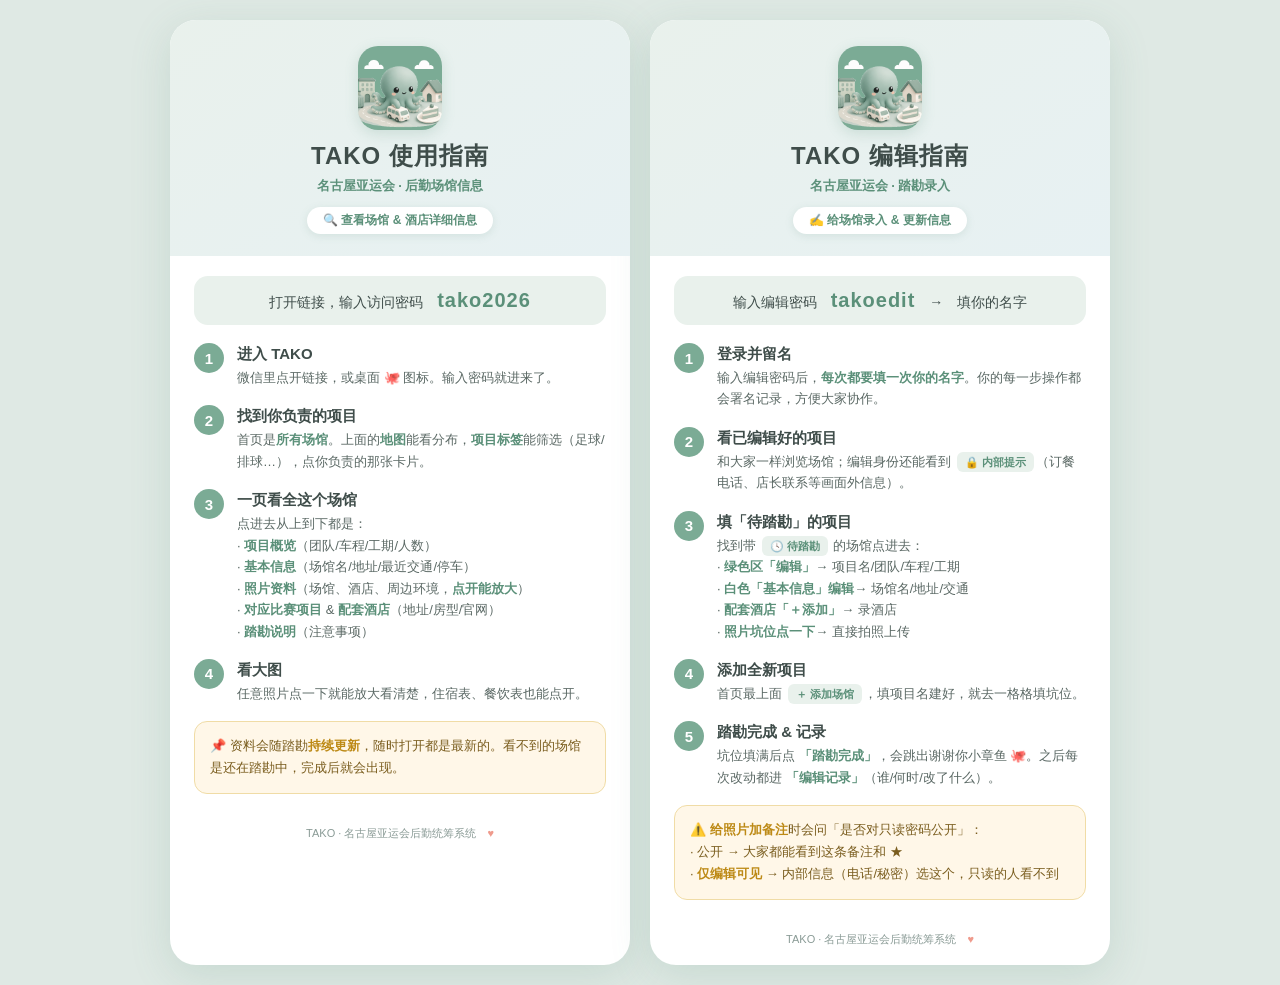
==== guide.html @ 31257801 "今日最终数据 + 教程页" ====
<!DOCTYPE html>
<html lang="zh-CN"><head>
<meta charset="UTF-8"><meta name="viewport" content="width=device-width, initial-scale=1">
<style>
:root{--sage:#7bab95;--sage-d:#5b9079;--sage-soft:#e9f1ec;--sky-soft:#e7f1f3;--ink:#3f4d4a;--muted:#8a9b96;--line:#e8efeb}
*{box-sizing:border-box;margin:0;padding:0}
body{font-family:-apple-system,"PingFang SC","Microsoft YaHei",sans-serif;color:var(--ink);background:#dfe9e4;padding:20px;display:flex;gap:20px;flex-wrap:wrap;justify-content:center}
.poster{width:460px;background:#fff;border-radius:26px;overflow:hidden;box-shadow:0 10px 40px rgba(91,144,121,.18)}
.head{background:linear-gradient(150deg,var(--sage-soft),var(--sky-soft));padding:26px 26px 22px;text-align:center;position:relative}
.head .oct{width:84px;height:84px;border-radius:20px;object-fit:cover;margin:0 auto 10px;display:block;box-shadow:0 4px 14px rgba(91,144,121,.2)}
.head h1{font-size:24px;color:var(--ink);letter-spacing:1px}
.head .sub{font-size:13px;color:var(--sage-d);margin-top:5px;font-weight:600}
.head .badge{display:inline-block;margin-top:12px;background:#fff;color:var(--sage-d);font-size:12px;font-weight:700;padding:5px 16px;border-radius:999px;box-shadow:0 2px 8px rgba(91,144,121,.15)}
.body{padding:20px 24px 26px}
.pw{background:var(--sage-soft);border-radius:14px;padding:13px 16px;margin-bottom:18px;text-align:center;font-size:14px;color:var(--ink)}
.pw b{font-size:20px;color:var(--sage-d);letter-spacing:1px}
.step{display:flex;gap:13px;margin-bottom:17px}
.step .n{flex:0 0 30px;height:30px;border-radius:50%;background:var(--sage);color:#fff;font-weight:700;font-size:15px;display:flex;align-items:center;justify-content:center}
.step .c{flex:1;padding-top:2px}
.step .t{font-size:15px;font-weight:700;margin-bottom:3px}
.step .d{font-size:13px;color:#5a6864;line-height:1.65}
.step .d b{color:var(--sage-d)}
.tag{display:inline-block;background:var(--sage-soft);color:var(--sage-d);font-size:11px;font-weight:600;padding:1px 8px;border-radius:6px;margin:0 2px}
.tip{background:#fff7e8;border:1px solid #f0dca6;border-radius:13px;padding:13px 15px;margin-top:6px;font-size:13px;line-height:1.7;color:#7a5d1e}
.tip b{color:#bd8a16}
.foot{text-align:center;font-size:11px;color:var(--muted);padding:6px 0 18px}
.heart{color:#ef9a8c}
</style></head>
<body>

<!-- 只读版 -->
<div class="poster" id="p-view">
  <div class="head">
    <img class="oct" src="icon-512.png" alt="TAKO">
    <h1>TAKO 使用指南</h1>
    <div class="sub">名古屋亚运会 · 后勤场馆信息</div>
    <div class="badge">🔍 查看场馆 & 酒店详细信息</div>
  </div>
  <div class="body">
    <div class="pw">打开链接，输入访问密码　<b>tako2026</b></div>
    <div class="step"><div class="n">1</div><div class="c"><div class="t">进入 TAKO</div><div class="d">微信里点开链接，或桌面 🐙 图标。输入密码就进来了。</div></div></div>
    <div class="step"><div class="n">2</div><div class="c"><div class="t">找到你负责的项目</div><div class="d">首页是<b>所有场馆</b>。上面的<b>地图</b>能看分布，<b>项目标签</b>能筛选（足球/排球…），点你负责的那张卡片。</div></div></div>
    <div class="step"><div class="n">3</div><div class="c"><div class="t">一页看全这个场馆</div><div class="d">点进去从上到下都是：<br>· <b>项目概览</b>（团队/车程/工期/人数）<br>· <b>基本信息</b>（场馆名/地址/最近交通/停车）<br>· <b>照片资料</b>（场馆、酒店、周边环境，<b>点开能放大</b>）<br>· <b>对应比赛项目</b> & <b>配套酒店</b>（地址/房型/官网）<br>· <b>踏勘说明</b>（注意事项）</div></div></div>
    <div class="step"><div class="n">4</div><div class="c"><div class="t">看大图</div><div class="d">任意照片点一下就能放大看清楚，住宿表、餐饮表也能点开。</div></div></div>
    <div class="tip">📌 资料会随踏勘<b>持续更新</b>，随时打开都是最新的。看不到的场馆是还在踏勘中，完成后就会出现。</div>
  </div>
  <div class="foot">TAKO · 名古屋亚运会后勤统筹系统　<span class="heart">♥</span></div>
</div>

<!-- 编辑版 -->
<div class="poster" id="p-edit">
  <div class="head">
    <img class="oct" src="icon-512.png" alt="TAKO">
    <h1>TAKO 编辑指南</h1>
    <div class="sub">名古屋亚运会 · 踏勘录入</div>
    <div class="badge">✍️ 给场馆录入 & 更新信息</div>
  </div>
  <div class="body">
    <div class="pw">输入编辑密码　<b>takoedit</b>　→　填你的名字</div>
    <div class="step"><div class="n">1</div><div class="c"><div class="t">登录并留名</div><div class="d">输入编辑密码后，<b>每次都要填一次你的名字</b>。你的每一步操作都会署名记录，方便大家协作。</div></div></div>
    <div class="step"><div class="n">2</div><div class="c"><div class="t">看已编辑好的项目</div><div class="d">和大家一样浏览场馆；编辑身份还能看到 <span class="tag">🔒 内部提示</span>（订餐电话、店长联系等画面外信息）。</div></div></div>
    <div class="step"><div class="n">3</div><div class="c"><div class="t">填「待踏勘」的项目</div><div class="d">找到带 <span class="tag">🕓 待踏勘</span> 的场馆点进去：<br>· <b>绿色区「编辑」</b>→ 项目名/团队/车程/工期<br>· <b>白色「基本信息」编辑</b>→ 场馆名/地址/交通<br>· <b>配套酒店「＋添加」</b>→ 录酒店<br>· <b>照片坑位点一下</b>→ 直接拍照上传</div></div></div>
    <div class="step"><div class="n">4</div><div class="c"><div class="t">添加全新项目</div><div class="d">首页最上面 <span class="tag">＋ 添加场馆</span>，填项目名建好，就去一格格填坑位。</div></div></div>
    <div class="step"><div class="n">5</div><div class="c"><div class="t">踏勘完成 & 记录</div><div class="d">坑位填满后点 <b>「踏勘完成」</b>，会跳出谢谢你小章鱼 🐙。之后每次改动都进 <b>「编辑记录」</b>（谁/何时/改了什么）。</div></div></div>
    <div class="tip">⚠️ <b>给照片加备注</b>时会问「是否对只读密码公开」：<br>· 公开 → 大家都能看到这条备注和 ★<br>· <b>仅编辑可见</b> → 内部信息（电话/秘密）选这个，只读的人看不到</div>
  </div>
  <div class="foot">TAKO · 名古屋亚运会后勤统筹系统　<span class="heart">♥</span></div>
</div>

<script>
  const only=new URLSearchParams(location.search).get('only');
  if(only==='view'){ document.getElementById('p-edit').style.display='none'; document.body.style.padding='0'; document.body.style.background='#fff'; }
  if(only==='edit'){ document.getElementById('p-view').style.display='none'; document.body.style.padding='0'; document.body.style.background='#fff'; }
  if(only){ document.querySelectorAll('.poster').forEach(p=>{ if(p.style.display!=='none'){ p.style.boxShadow='none'; p.style.borderRadius='0'; } }); }
</script>
</body></html>
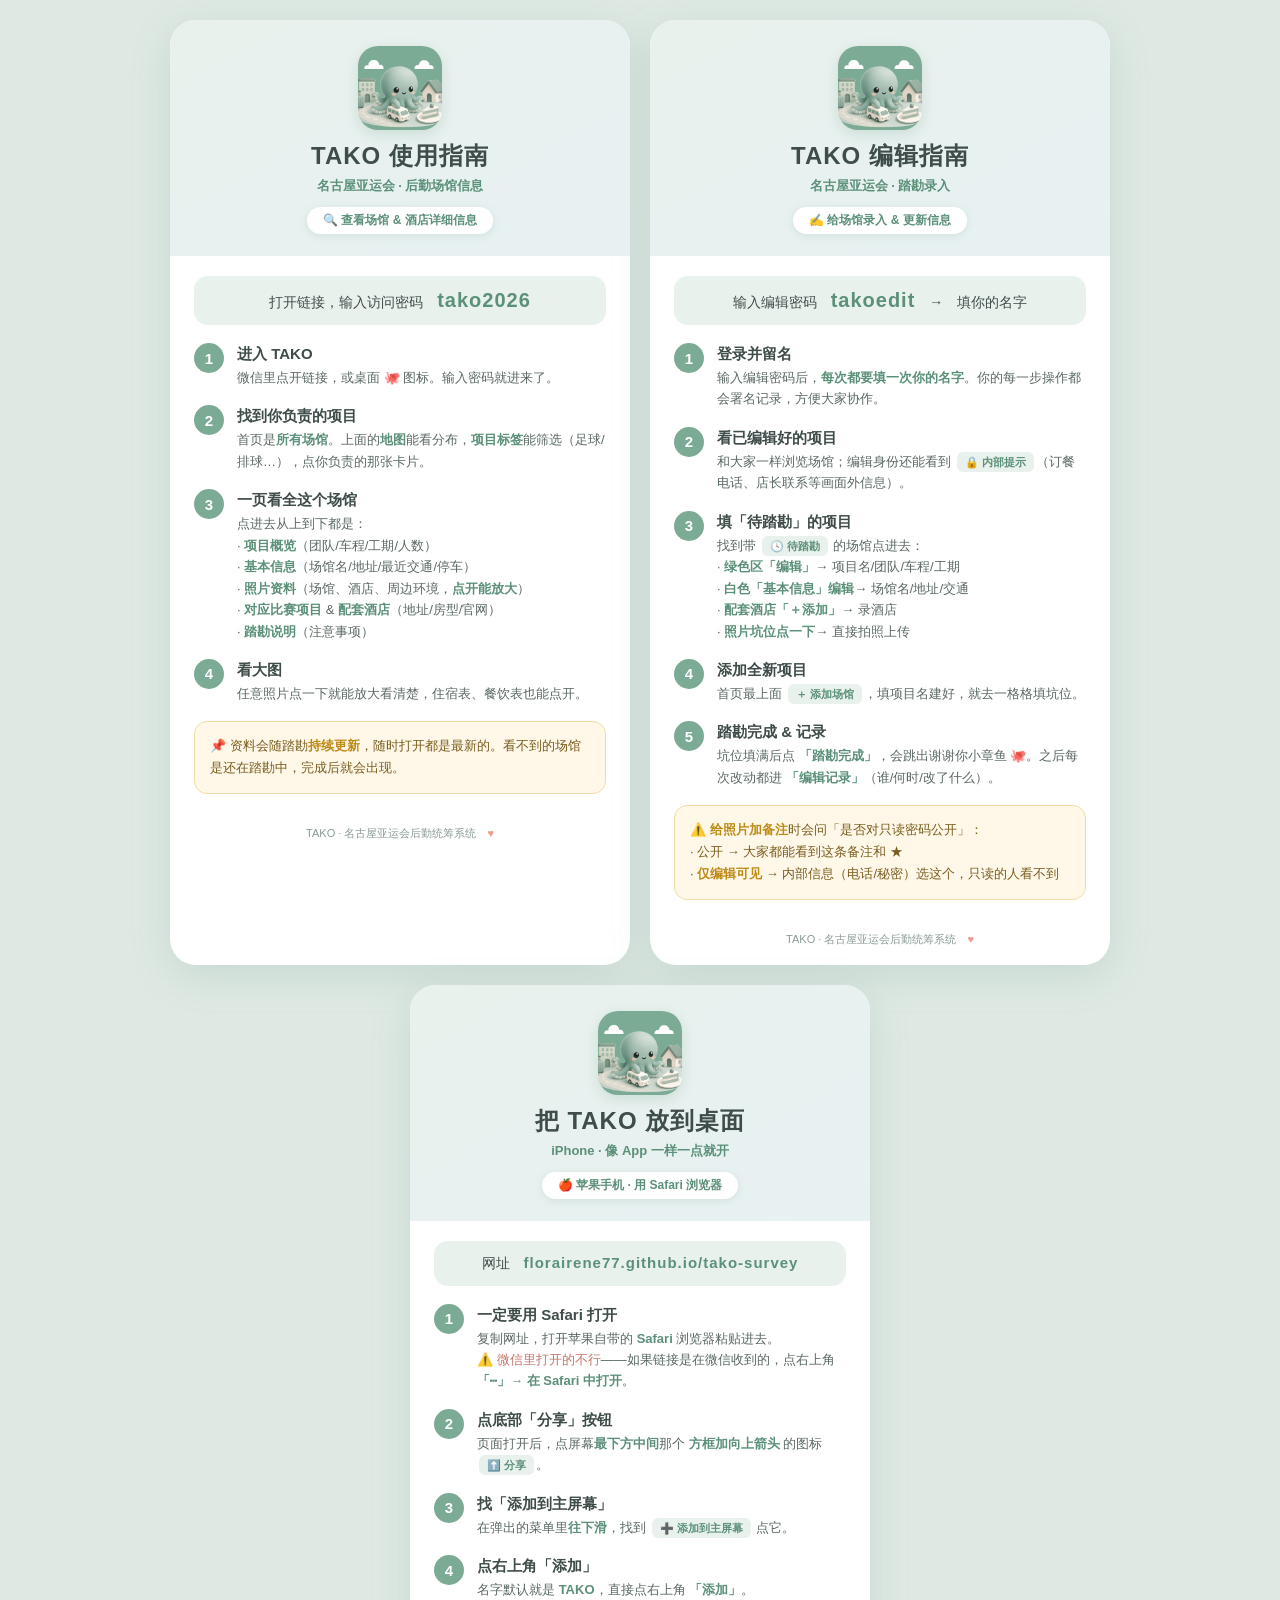
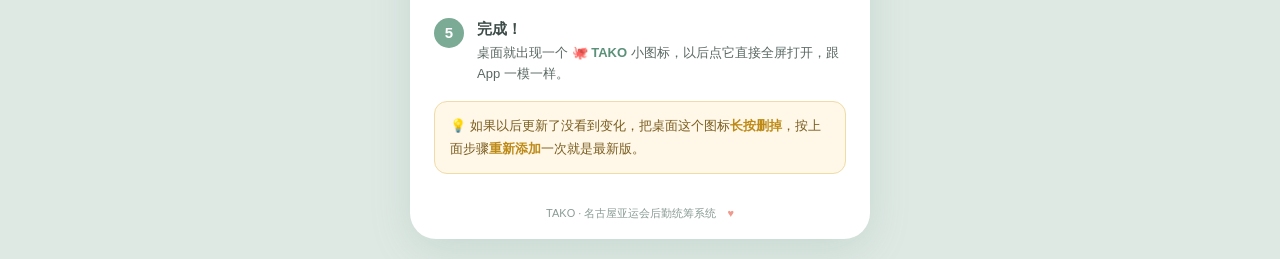
==== commit e3042d23: "加到桌面教程" ====
--- a/guide.html
+++ b/guide.html
@@ -67,10 +67,32 @@
   <div class="foot">TAKO · 名古屋亚运会后勤统筹系统　<span class="heart">♥</span></div>
 </div>
 
+<!-- 加到桌面版 -->
+<div class="poster" id="p-install">
+  <div class="head">
+    <img class="oct" src="icon-512.png" alt="TAKO">
+    <h1>把 TAKO 放到桌面</h1>
+    <div class="sub">iPhone · 像 App 一样一点就开</div>
+    <div class="badge">🍎 苹果手机 · 用 Safari 浏览器</div>
+  </div>
+  <div class="body">
+    <div class="pw">网址　<b style="font-size:15px">florairene77.github.io/tako-survey</b></div>
+    <div class="step"><div class="n">1</div><div class="c"><div class="t">一定要用 Safari 打开</div><div class="d">复制网址，打开苹果自带的 <b>Safari</b> 浏览器粘贴进去。<br><span style="color:#c4756a">⚠️ 微信里打开的不行</span>——如果链接是在微信收到的，点右上角 <b>「⋯」→ 在 Safari 中打开</b>。</div></div></div>
+    <div class="step"><div class="n">2</div><div class="c"><div class="t">点底部「分享」按钮</div><div class="d">页面打开后，点屏幕<b>最下方中间</b>那个 <b>方框加向上箭头</b> 的图标 <span class="tag">⬆️ 分享</span>。</div></div></div>
+    <div class="step"><div class="n">3</div><div class="c"><div class="t">找「添加到主屏幕」</div><div class="d">在弹出的菜单里<b>往下滑</b>，找到 <span class="tag">➕ 添加到主屏幕</span> 点它。</div></div></div>
+    <div class="step"><div class="n">4</div><div class="c"><div class="t">点右上角「添加」</div><div class="d">名字默认就是 <b>TAKO</b>，直接点右上角 <b>「添加」</b>。</div></div></div>
+    <div class="step"><div class="n">5</div><div class="c"><div class="t">完成！</div><div class="d">桌面就出现一个 🐙 <b>TAKO</b> 小图标，以后点它直接全屏打开，跟 App 一模一样。</div></div></div>
+    <div class="tip">💡 如果以后更新了没看到变化，把桌面这个图标<b>长按删掉</b>，按上面步骤<b>重新添加</b>一次就是最新版。</div>
+  </div>
+  <div class="foot">TAKO · 名古屋亚运会后勤统筹系统　<span class="heart">♥</span></div>
+</div>
+
 <script>
   const only=new URLSearchParams(location.search).get('only');
-  if(only==='view'){ document.getElementById('p-edit').style.display='none'; document.body.style.padding='0'; document.body.style.background='#fff'; }
-  if(only==='edit'){ document.getElementById('p-view').style.display='none'; document.body.style.padding='0'; document.body.style.background='#fff'; }
-  if(only){ document.querySelectorAll('.poster').forEach(p=>{ if(p.style.display!=='none'){ p.style.boxShadow='none'; p.style.borderRadius='0'; } }); }
+  const keep={view:'p-view',edit:'p-edit',install:'p-install'}[only];
+  if(keep){
+    document.querySelectorAll('.poster').forEach(p=>{ if(p.id!==keep) p.style.display='none'; else { p.style.boxShadow='none'; p.style.borderRadius='0'; } });
+    document.body.style.padding='0'; document.body.style.background='#fff';
+  }
 </script>
 </body></html>
